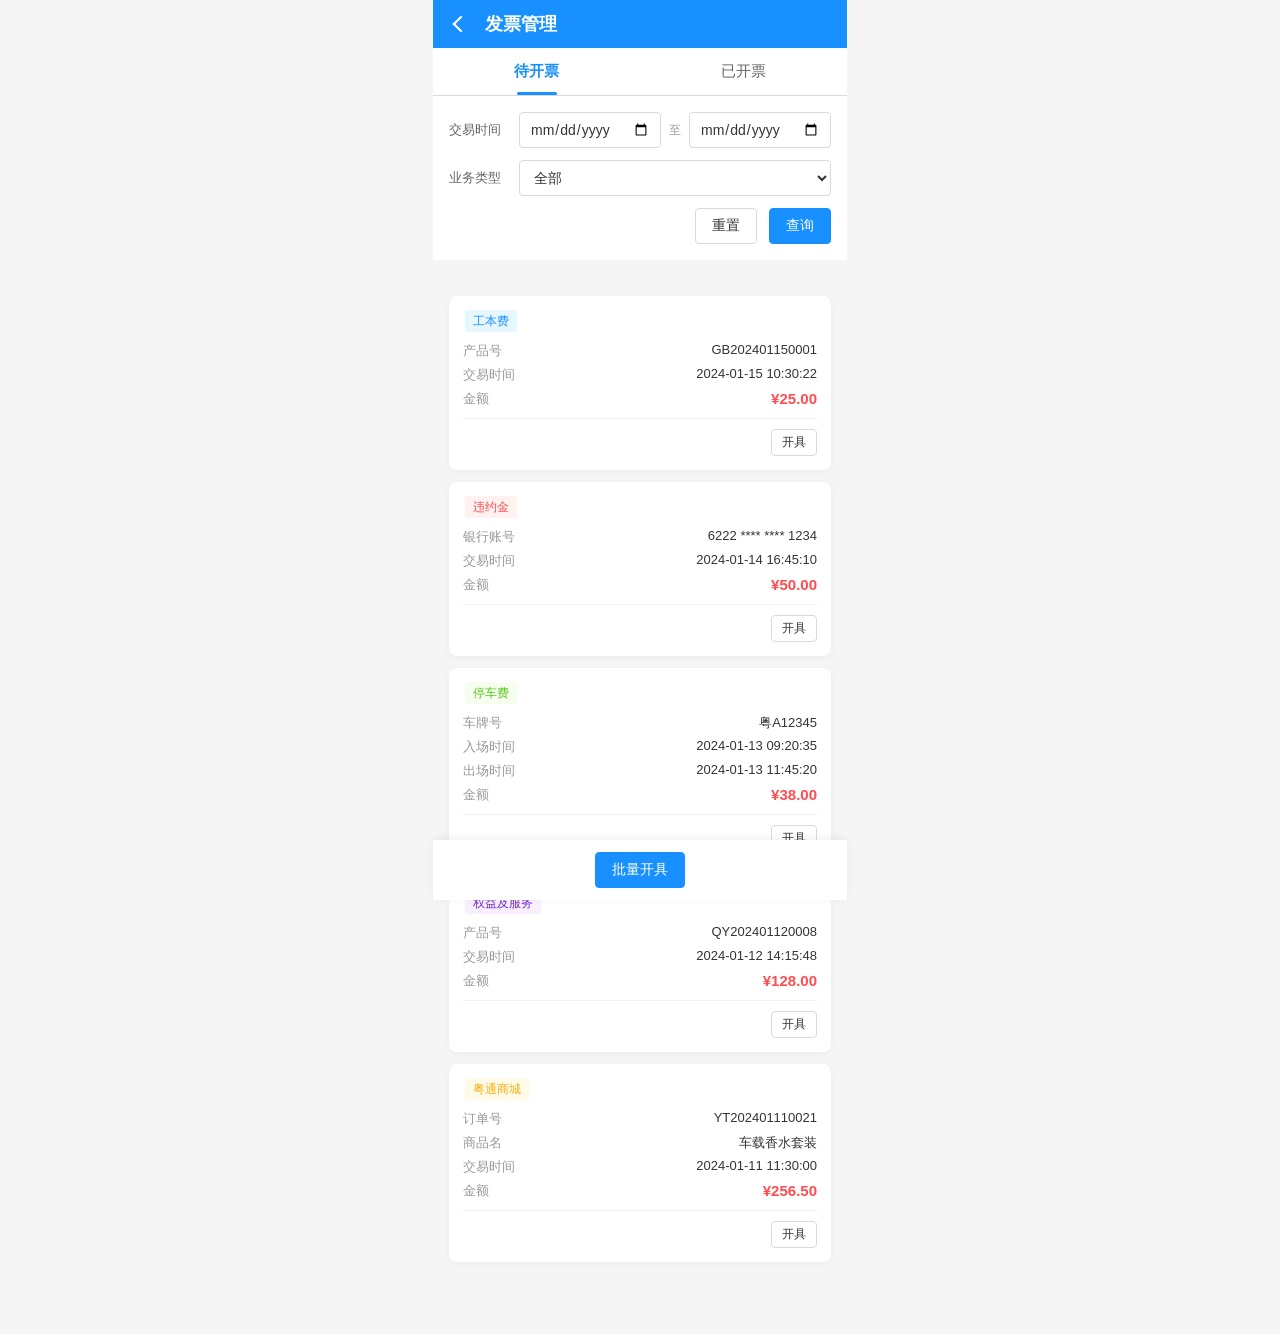
==== invoice.html @ 73f47a1a "Initial commit: 发票开具APP演示原型" ====
<!DOCTYPE html>
<html lang="zh-CN">
<head>
  <meta charset="UTF-8">
  <meta name="viewport" content="width=device-width, initial-scale=1.0, maximum-scale=1.0, user-scalable=no">
  <title>发票开具 - 发票管理</title>
  <link rel="stylesheet" href="css/style.css">
</head>
<body>
  <div class="page-container">
    <!-- 顶部导航 -->
    <header class="header">
      <a href="index.html" class="back-btn"></a>
      <h1 class="title">发票管理</h1>
    </header>

    <!-- 标签切换 -->
    <div class="tab-header">
      <div class="tab-item active" data-tab="pending-tab">待开票</div>
      <div class="tab-item" data-tab="completed-tab">已开票</div>
    </div>

    <!-- 待开票标签页 -->
    <div id="pending-tab" class="tab-pane active">
      <!-- 筛选区域 -->
      <div class="filter-section">
        <div class="filter-row">
          <label class="filter-label">交易时间</label>
          <div class="filter-inputs">
            <input type="date" placeholder="开始日期">
            <span class="date-separator">至</span>
            <input type="date" placeholder="结束日期">
          </div>
        </div>
        <div class="filter-row">
          <label class="filter-label">业务类型</label>
          <div class="filter-inputs">
            <select>
              <option value="">全部</option>
              <option value="gongben">工本费</option>
              <option value="weiyue">违约金</option>
              <option value="tingche">停车费</option>
              <option value="quanyi">权益及服务</option>
              <option value="yuetong">粤通商城</option>
            </select>
          </div>
        </div>
        <div class="filter-actions">
          <button class="btn" onclick="resetFilter()">重置</button>
          <button class="btn btn-primary" onclick="handleSearch()">查询</button>
        </div>
      </div>

      <!-- 列表区域 -->
      <div class="list-section">
        <div class="list-header" id="list-header">
          <div class="select-all">
            <div id="select-all" class="checkbox"></div>
            <span>全选</span>
          </div>
        </div>

        <!-- 发票列表项 - 工本费 -->
        <div class="invoice-item" data-id="1" data-amount="25.00">
          <div class="invoice-item-header">
            <div class="checkbox hidden"></div>
            <span class="tag tag-gongben">工本费</span>
          </div>
          <div class="invoice-item-body">
            <div class="invoice-row">
              <span class="label">产品号</span>
              <span class="value">GB202401150001</span>
            </div>
            <div class="invoice-row">
              <span class="label">交易时间</span>
              <span class="value">2024-01-15 10:30:22</span>
            </div>
            <div class="invoice-row">
              <span class="label">金额</span>
              <span class="amount">¥25.00</span>
            </div>
          </div>
          <div class="invoice-item-footer">
            <button class="btn btn-sm btn-invoice">开具</button>
          </div>
        </div>

        <!-- 发票列表项 - 违约金 -->
        <div class="invoice-item" data-id="2" data-amount="50.00">
          <div class="invoice-item-header">
            <div class="checkbox hidden"></div>
            <span class="tag tag-weiyue">违约金</span>
          </div>
          <div class="invoice-item-body">
            <div class="invoice-row">
              <span class="label">银行账号</span>
              <span class="value">6222 **** **** 1234</span>
            </div>
            <div class="invoice-row">
              <span class="label">交易时间</span>
              <span class="value">2024-01-14 16:45:10</span>
            </div>
            <div class="invoice-row">
              <span class="label">金额</span>
              <span class="amount">¥50.00</span>
            </div>
          </div>
          <div class="invoice-item-footer">
            <button class="btn btn-sm btn-invoice">开具</button>
          </div>
        </div>

        <!-- 发票列表项 - 停车费 -->
        <div class="invoice-item" data-id="3" data-amount="38.00">
          <div class="invoice-item-header">
            <div class="checkbox hidden"></div>
            <span class="tag tag-tingche">停车费</span>
          </div>
          <div class="invoice-item-body">
            <div class="invoice-row">
              <span class="label">车牌号</span>
              <span class="value">粤A12345</span>
            </div>
            <div class="invoice-row">
              <span class="label">入场时间</span>
              <span class="value">2024-01-13 09:20:35</span>
            </div>
            <div class="invoice-row">
              <span class="label">出场时间</span>
              <span class="value">2024-01-13 11:45:20</span>
            </div>
            <div class="invoice-row">
              <span class="label">金额</span>
              <span class="amount">¥38.00</span>
            </div>
          </div>
          <div class="invoice-item-footer">
            <button class="btn btn-sm btn-invoice">开具</button>
          </div>
        </div>

        <!-- 发票列表项 - 权益及服务 -->
        <div class="invoice-item" data-id="4" data-amount="128.00">
          <div class="invoice-item-header">
            <div class="checkbox hidden"></div>
            <span class="tag tag-quanyi">权益及服务</span>
          </div>
          <div class="invoice-item-body">
            <div class="invoice-row">
              <span class="label">产品号</span>
              <span class="value">QY202401120008</span>
            </div>
            <div class="invoice-row">
              <span class="label">交易时间</span>
              <span class="value">2024-01-12 14:15:48</span>
            </div>
            <div class="invoice-row">
              <span class="label">金额</span>
              <span class="amount">¥128.00</span>
            </div>
          </div>
          <div class="invoice-item-footer">
            <button class="btn btn-sm btn-invoice">开具</button>
          </div>
        </div>

        <!-- 发票列表项 - 粤通商城 -->
        <div class="invoice-item" data-id="5" data-amount="256.50">
          <div class="invoice-item-header">
            <div class="checkbox hidden"></div>
            <span class="tag tag-yuetong">粤通商城</span>
          </div>
          <div class="invoice-item-body">
            <div class="invoice-row">
              <span class="label">订单号</span>
              <span class="value">YT202401110021</span>
            </div>
            <div class="invoice-row">
              <span class="label">商品名</span>
              <span class="value">车载香水套装</span>
            </div>
            <div class="invoice-row">
              <span class="label">交易时间</span>
              <span class="value">2024-01-11 11:30:00</span>
            </div>
            <div class="invoice-row">
              <span class="label">金额</span>
              <span class="amount">¥256.50</span>
            </div>
          </div>
          <div class="invoice-item-footer">
            <button class="btn btn-sm btn-invoice">开具</button>
          </div>
        </div>
      </div>

      <!-- 底部操作栏 -->
      <div class="bottom-bar" id="bottom-bar">
        <div class="selected-info">
          已选中 <span class="count">0</span> 条，合计金额 <span class="total">¥0.00</span>
        </div>
        <button class="btn btn-cancel" onclick="cancelSelectMode()">取消</button>
        <button class="btn btn-primary" id="confirm-btn" onclick="confirmBatchInvoice()">批量开具</button>
      </div>
    </div>

    <!-- 已开票标签页 -->
    <div id="completed-tab" class="tab-pane">
      <!-- 筛选区域 -->
      <div class="filter-section">
        <div class="filter-row">
          <label class="filter-label">开票日期</label>
          <div class="filter-inputs">
            <input type="date" placeholder="开始日期">
            <span class="date-separator">至</span>
            <input type="date" placeholder="结束日期">
          </div>
        </div>
        <div class="filter-row">
          <label class="filter-label">业务类型</label>
          <div class="filter-inputs">
            <select>
              <option value="">全部</option>
              <option value="gongben">工本费</option>
              <option value="weiyue">违约金</option>
              <option value="tingche">停车费</option>
              <option value="quanyi">权益及服务</option>
              <option value="yuetong">粤通商城</option>
            </select>
          </div>
        </div>
        <div class="filter-actions">
          <button class="btn" onclick="resetFilter()">重置</button>
          <button class="btn btn-primary" onclick="handleSearch()">查询</button>
        </div>
      </div>

      <!-- 列表区域 -->
      <div class="list-section">
        <div class="list-header" id="completed-list-header">
          <div class="select-all">
            <div id="completed-select-all" class="checkbox"></div>
            <span>全选</span>
          </div>
        </div>

        <!-- 发票列表项 - 工本费 普票 -->
        <div class="invoice-item completed-item" data-id="1" data-invoice-no="24400190011112345678">
          <div class="invoice-item-header">
            <div class="checkbox hidden"></div>
            <span class="tag tag-pupiao">普票</span>
            <span class="tag tag-gongben">工本费</span>
          </div>
          <div class="invoice-item-body">
            <div class="invoice-row">
              <span class="label">发票号码</span>
              <span class="value">24400190011112345678</span>
            </div>
            <div class="invoice-row">
              <span class="label">开票日期</span>
              <span class="value">2024-01-10</span>
            </div>
            <div class="invoice-row">
              <span class="label">金额</span>
              <span class="amount">¥25.00</span>
            </div>
          </div>
          <div class="invoice-item-footer">
            <button class="btn btn-sm btn-view" onclick="viewCompletedDetail(1)">查看</button>
            <button class="btn btn-sm btn-email" onclick="sendEmail(1)">发送邮箱</button>
          </div>
        </div>

        <!-- 发票列表项 - 违约金 专票 -->
        <div class="invoice-item completed-item" data-id="2" data-invoice-no="24400190011112345679">
          <div class="invoice-item-header">
            <div class="checkbox hidden"></div>
            <span class="tag tag-zhuanpiao">专票</span>
            <span class="tag tag-weiyue">违约金</span>
          </div>
          <div class="invoice-item-body">
            <div class="invoice-row">
              <span class="label">发票号码</span>
              <span class="value">24400190011112345679</span>
            </div>
            <div class="invoice-row">
              <span class="label">开票日期</span>
              <span class="value">2024-01-09</span>
            </div>
            <div class="invoice-row">
              <span class="label">金额</span>
              <span class="amount">¥500.00</span>
            </div>
          </div>
          <div class="invoice-item-footer">
            <button class="btn btn-sm btn-view" onclick="viewCompletedDetail(2)">查看</button>
            <button class="btn btn-sm btn-email" onclick="sendEmail(2)">发送邮箱</button>
          </div>
        </div>

        <!-- 发票列表项 - 停车费 普票 -->
        <div class="invoice-item completed-item" data-id="3" data-invoice-no="24400190011112345680">
          <div class="invoice-item-header">
            <div class="checkbox hidden"></div>
            <span class="tag tag-pupiao">普票</span>
            <span class="tag tag-tingche">停车费</span>
          </div>
          <div class="invoice-item-body">
            <div class="invoice-row">
              <span class="label">发票号码</span>
              <span class="value">24400190011112345680</span>
            </div>
            <div class="invoice-row">
              <span class="label">开票日期</span>
              <span class="value">2024-01-08</span>
            </div>
            <div class="invoice-row">
              <span class="label">金额</span>
              <span class="amount">¥38.00</span>
            </div>
          </div>
          <div class="invoice-item-footer">
            <button class="btn btn-sm btn-view" onclick="viewCompletedDetail(3)">查看</button>
            <button class="btn btn-sm btn-email" onclick="sendEmail(3)">发送邮箱</button>
          </div>
        </div>

        <!-- 发票列表项 - 权益及服务 专票 -->
        <div class="invoice-item completed-item" data-id="4" data-invoice-no="24400190011112345681">
          <div class="invoice-item-header">
            <div class="checkbox hidden"></div>
            <span class="tag tag-zhuanpiao">专票</span>
            <span class="tag tag-quanyi">权益及服务</span>
          </div>
          <div class="invoice-item-body">
            <div class="invoice-row">
              <span class="label">发票号码</span>
              <span class="value">24400190011112345681</span>
            </div>
            <div class="invoice-row">
              <span class="label">开票日期</span>
              <span class="value">2024-01-07</span>
            </div>
            <div class="invoice-row">
              <span class="label">金额</span>
              <span class="amount">¥128.00</span>
            </div>
          </div>
          <div class="invoice-item-footer">
            <button class="btn btn-sm btn-view" onclick="viewCompletedDetail(4)">查看</button>
            <button class="btn btn-sm btn-email" onclick="sendEmail(4)">发送邮箱</button>
          </div>
        </div>

        <!-- 发票列表项 - 粤通商城 普票 -->
        <div class="invoice-item completed-item" data-id="5" data-invoice-no="24400190011112345682">
          <div class="invoice-item-header">
            <div class="checkbox hidden"></div>
            <span class="tag tag-pupiao">普票</span>
            <span class="tag tag-yuetong">粤通商城</span>
          </div>
          <div class="invoice-item-body">
            <div class="invoice-row">
              <span class="label">发票号码</span>
              <span class="value">24400190011112345682</span>
            </div>
            <div class="invoice-row">
              <span class="label">开票日期</span>
              <span class="value">2024-01-06</span>
            </div>
            <div class="invoice-row">
              <span class="label">金额</span>
              <span class="amount">¥256.50</span>
            </div>
          </div>
          <div class="invoice-item-footer">
            <button class="btn btn-sm btn-view" onclick="viewCompletedDetail(5)">查看</button>
            <button class="btn btn-sm btn-email" onclick="sendEmail(5)">发送邮箱</button>
          </div>
        </div>

        <!-- 分页 -->
        <div class="pagination">
          <button class="page-btn" disabled>上一页</button>
          <button class="page-btn active">1</button>
          <button class="page-btn">2</button>
          <button class="page-btn">3</button>
          <button class="page-btn">下一页</button>
        </div>
      </div>

      <!-- 底部操作栏 -->
      <div class="bottom-bar" id="completed-bottom-bar">
        <div class="selected-info">
          已选中 <span class="count">0</span> 条
        </div>
        <button class="btn btn-cancel" onclick="cancelCompletedSelectMode()">取消</button>
        <button class="btn btn-primary" id="completed-confirm-btn" onclick="toggleCompletedSelectMode()">批量发送</button>
      </div>
    </div>

    <!-- 开具确认弹窗 -->
    <div id="invoice-modal" class="modal-overlay">
      <div class="modal-content">
        <div class="modal-header">
          <span class="modal-title">开具发票</span>
          <span class="modal-close">×</span>
        </div>
        <div class="modal-body">
          <!-- 发票类型选择 -->
          <div class="invoice-type-selector">
            <div class="type-option active" data-type="pupiao">
              <div class="type-name">增值税普通发票</div>
              <div class="type-desc">适用于个人或小规模纳税人</div>
            </div>
            <div class="type-option" data-type="zhuanpiao">
              <div class="type-name">增值税专用发票</div>
              <div class="type-desc">适用于一般纳税人</div>
            </div>
          </div>

          <!-- 购买方信息表单 -->
          <div class="form-group">
            <label class="form-label">购买方名称 <span class="required">*</span></label>
            <input type="text" placeholder="请输入购买方名称">
          </div>

          <div class="form-group">
            <label class="form-label">纳税人识别号 <span class="required">*</span></label>
            <input type="text" placeholder="请输入纳税人识别号">
          </div>

          <div class="form-group zhuanpiao-field" style="display: none;">
            <label class="form-label">地址、电话 <span class="required">*</span></label>
            <textarea placeholder="请输入地址和电话"></textarea>
          </div>

          <div class="form-group zhuanpiao-field" style="display: none;">
            <label class="form-label">开户行及账号 <span class="required">*</span></label>
            <textarea placeholder="请输入开户行和账号"></textarea>
          </div>

          <div class="form-group">
            <label class="form-label">备注</label>
            <textarea placeholder="请输入备注信息（选填）"></textarea>
          </div>
        </div>
        <div class="modal-footer">
          <button class="btn" onclick="document.getElementById('invoice-modal').classList.remove('show')">取消</button>
          <button class="btn btn-primary" onclick="confirmInvoice()">确认开具</button>
        </div>
      </div>
    </div>

    <!-- 发送邮箱弹窗 -->
    <div id="email-modal" class="modal-overlay">
      <div class="modal-content">
        <div class="modal-header">
          <span class="modal-title">发送至邮箱</span>
          <span class="modal-close" onclick="closeEmailModal()">×</span>
        </div>
        <div class="modal-body">
          <div class="email-info" id="email-invoice-info">
            <!-- 发票信息将动态填充 -->
          </div>
          <div class="form-group">
            <label class="form-label">接收邮箱 <span class="required">*</span></label>
            <input type="email" id="email-input" placeholder="请输入接收邮箱地址">
          </div>
          <div class="form-group">
            <label class="form-label">备注（选填）</label>
            <textarea id="email-remark" placeholder="请输入备注信息"></textarea>
          </div>
        </div>
        <div class="modal-footer">
          <button class="btn" onclick="closeEmailModal()">取消</button>
          <button class="btn btn-primary" onclick="confirmSendEmail()">确认发送</button>
        </div>
      </div>
    </div>
  </div>

  <script src="js/main.js"></script>
</body>
</html>
---- css/style.css ----
/* CSS变量定义 */
:root {
  --primary-color: #1890ff;
  --success-color: #52c41a;
  --warning-color: #faad14;
  --danger-color: #ff4d4f;
  --purple-color: #722ed1;
  --bg-color: #f5f5f5;
  --card-bg: #ffffff;
  --text-primary: #333333;
  --text-secondary: #666666;
  --text-muted: #999999;
  --border-color: #d9d9d9;
  --page-padding: 16px;
  --card-radius: 8px;
  --btn-radius: 4px;
}

/* 通用样式重置 */
* {
  margin: 0;
  padding: 0;
  box-sizing: border-box;
}

html, body {
  font-family: 'Microsoft YaHei', 'PingFang SC', sans-serif;
  font-size: 14px;
  color: var(--text-primary);
  background-color: var(--bg-color);
  min-height: 100vh;
}

a {
  text-decoration: none;
  color: inherit;
}

ul, li {
  list-style: none;
}

input, select, button {
  font-family: inherit;
  font-size: inherit;
  outline: none;
}

/* 页面布局 */
.page-container {
  max-width: 414px;
  min-width: 320px;
  margin: 0 auto;
  min-height: 100vh;
  background-color: var(--bg-color);
  display: flex;
  flex-direction: column;
}

/* 顶部导航 */
.header {
  background-color: var(--primary-color);
  color: #fff;
  padding: 12px var(--page-padding);
  display: flex;
  align-items: center;
  position: sticky;
  top: 0;
  z-index: 100;
}

.header .back-btn {
  width: 24px;
  height: 24px;
  display: flex;
  align-items: center;
  justify-content: center;
  cursor: pointer;
  margin-right: 12px;
}

.header .back-btn::before {
  content: '';
  display: block;
  width: 10px;
  height: 10px;
  border-left: 2px solid #fff;
  border-bottom: 2px solid #fff;
  transform: rotate(45deg);
}

.header .title {
  font-size: 18px;
  font-weight: bold;
  flex: 1;
}

/* 首页样式 */
.home-header {
  background: linear-gradient(135deg, var(--primary-color), #40a9ff);
  color: #fff;
  padding: 24px var(--page-padding);
  text-align: center;
}

.home-header .app-title {
  font-size: 24px;
  font-weight: bold;
  margin-bottom: 8px;
}

.home-header .app-subtitle {
  font-size: 14px;
  opacity: 0.9;
}

.user-info {
  background-color: var(--card-bg);
  margin: var(--page-padding);
  margin-top: -20px;
  border-radius: var(--card-radius);
  padding: 16px;
  box-shadow: 0 2px 8px rgba(0, 0, 0, 0.08);
  display: flex;
  align-items: center;
}

.user-info .avatar {
  width: 48px;
  height: 48px;
  border-radius: 50%;
  background-color: var(--primary-color);
  display: flex;
  align-items: center;
  justify-content: center;
  color: #fff;
  font-size: 18px;
  font-weight: bold;
  margin-right: 12px;
}

.user-info .user-detail {
  flex: 1;
}

.user-info .user-name {
  font-size: 16px;
  font-weight: bold;
  margin-bottom: 4px;
}

.user-info .user-company {
  font-size: 12px;
  color: var(--text-muted);
}

/* 功能入口 */
.menu-section {
  padding: 0 var(--page-padding);
}

.menu-section .section-title {
  font-size: 16px;
  font-weight: bold;
  margin-bottom: 12px;
  color: var(--text-secondary);
}

.menu-card {
  background-color: var(--card-bg);
  border-radius: var(--card-radius);
  padding: 16px;
  margin-bottom: 12px;
  box-shadow: 0 2px 8px rgba(0, 0, 0, 0.06);
  display: flex;
  align-items: center;
  cursor: pointer;
  transition: box-shadow 0.3s;
}

.menu-card:hover {
  box-shadow: 0 4px 12px rgba(0, 0, 0, 0.12);
}

.menu-card .menu-icon {
  width: 48px;
  height: 48px;
  border-radius: 8px;
  background: linear-gradient(135deg, var(--primary-color), #69c0ff);
  display: flex;
  align-items: center;
  justify-content: center;
  margin-right: 16px;
}

.menu-card .menu-icon svg {
  width: 24px;
  height: 24px;
  fill: #fff;
}

.menu-card .menu-content {
  flex: 1;
}

.menu-card .menu-title {
  font-size: 16px;
  font-weight: bold;
  margin-bottom: 4px;
}

.menu-card .menu-desc {
  font-size: 12px;
  color: var(--text-muted);
}

.menu-card .menu-arrow {
  color: var(--text-muted);
  font-size: 18px;
}

/* 底部版权 */
.footer {
  text-align: center;
  padding: 24px var(--page-padding);
  color: var(--text-muted);
  font-size: 12px;
  margin-top: auto;
}

/* 标签切换 */
.tab-header {
  display: flex;
  background-color: var(--card-bg);
  border-bottom: 1px solid var(--border-color);
}

.tab-header .tab-item {
  flex: 1;
  padding: 14px;
  text-align: center;
  font-size: 15px;
  color: var(--text-secondary);
  cursor: pointer;
  position: relative;
  transition: color 0.3s;
}

.tab-header .tab-item.active {
  color: var(--primary-color);
  font-weight: bold;
}

.tab-header .tab-item.active::after {
  content: '';
  position: absolute;
  bottom: 0;
  left: 50%;
  transform: translateX(-50%);
  width: 40px;
  height: 3px;
  background-color: var(--primary-color);
  border-radius: 2px;
}

/* 筛选区域 */
.filter-section {
  background-color: var(--card-bg);
  padding: var(--page-padding);
  margin-bottom: 12px;
}

.filter-row {
  display: flex;
  align-items: center;
  margin-bottom: 12px;
}

.filter-row:last-child {
  margin-bottom: 0;
}

.filter-label {
  font-size: 13px;
  color: var(--text-secondary);
  width: 70px;
  flex-shrink: 0;
}

.filter-inputs {
  flex: 1;
  display: flex;
  align-items: center;
  gap: 8px;
}

.filter-inputs input,
.filter-inputs select {
  flex: 1;
  padding: 8px 10px;
  border: 1px solid var(--border-color);
  border-radius: var(--btn-radius);
  background-color: #fff;
  color: var(--text-primary);
}

.filter-inputs input:focus,
.filter-inputs select:focus {
  border-color: var(--primary-color);
}

.date-separator {
  color: var(--text-muted);
  font-size: 12px;
}

.filter-actions {
  display: flex;
  justify-content: flex-end;
  gap: 12px;
  margin-top: 12px;
}

/* 按钮样式 */
.btn {
  padding: 8px 16px;
  border-radius: var(--btn-radius);
  border: 1px solid var(--border-color);
  background-color: #fff;
  color: var(--text-primary);
  cursor: pointer;
  transition: all 0.3s;
  display: inline-flex;
  align-items: center;
  justify-content: center;
  gap: 4px;
}

.btn-primary {
  background-color: var(--primary-color);
  border-color: var(--primary-color);
  color: #fff;
}

.btn-primary:hover {
  background-color: #40a9ff;
  border-color: #40a9ff;
}

.btn-sm {
  padding: 4px 10px;
  font-size: 12px;
}

.btn-view {
  background-color: #fff;
  border-color: var(--primary-color);
  color: var(--primary-color);
}

.btn-view:hover {
  background-color: #e6f7ff;
}

.btn-email {
  background-color: #fff;
  border-color: var(--success-color);
  color: var(--success-color);
  margin-left: 8px;
}

.btn-email:hover {
  background-color: #f6ffed;
}

.btn-block {
  width: 100%;
}

/* 列表区域 */
.list-section {
  flex: 1;
  padding: 0 var(--page-padding);
}

.list-header {
  display: flex;
  align-items: center;
  justify-content: flex-end;
  padding: 12px 0;
}

.list-header .select-all {
  display: none;
  align-items: center;
  gap: 8px;
}

.list-header.select-mode {
  justify-content: space-between;
}

.list-header.select-mode .select-all {
  display: flex;
}

/* 复选框 */
.checkbox {
  width: 18px;
  height: 18px;
  border: 1px solid var(--border-color);
  border-radius: 2px;
  cursor: pointer;
  display: flex;
  align-items: center;
  justify-content: center;
  transition: all 0.2s;
}

.checkbox.hidden {
  visibility: hidden;
  width: 0;
  margin-right: 0;
}

.checkbox.checked {
  background-color: var(--primary-color);
  border-color: var(--primary-color);
}

.checkbox.checked::after {
  content: '';
  width: 10px;
  height: 6px;
  border-left: 2px solid #fff;
  border-bottom: 2px solid #fff;
  transform: rotate(-45deg) translateY(-1px);
}

/* 发票列表项 */
.invoice-item {
  background-color: var(--card-bg);
  border-radius: var(--card-radius);
  padding: 14px;
  margin-bottom: 12px;
  box-shadow: 0 2px 6px rgba(0, 0, 0, 0.04);
}

.invoice-item-header {
  display: flex;
  align-items: center;
  margin-bottom: 10px;
}

.invoice-item-header .checkbox {
  margin-right: 10px;
}

.invoice-item-header .checkbox.hidden {
  margin-right: 0;
}

.invoice-item-header .invoice-no {
  font-size: 13px;
  color: var(--text-secondary);
  flex: 1;
}

/* 业务类型标签 */
.tag {
  display: inline-block;
  padding: 2px 8px;
  border-radius: 2px;
  font-size: 12px;
  line-height: 1.5;
}

.tag + .tag {
  margin-left: 8px;
}

.tag-gongben {
  background-color: #e6f7ff;
  color: var(--primary-color);
}

.tag-weiyue {
  background-color: #fff2f0;
  color: var(--danger-color);
}

.tag-tingche {
  background-color: #f6ffed;
  color: var(--success-color);
}

.tag-quanyi {
  background-color: #f9f0ff;
  color: var(--purple-color);
}

.tag-yuetong {
  background-color: #fffbe6;
  color: var(--warning-color);
}

.tag-pupiao {
  background-color: #e6f7ff;
  color: var(--primary-color);
}

.tag-zhuanpiao {
  background-color: #fff2e8;
  color: #fa8c16;
}

.invoice-item-body {
  padding-left: 0;
}

.invoice-item.select-mode .invoice-item-body {
  padding-left: 28px;
}

.invoice-row {
  display: flex;
  justify-content: space-between;
  margin-bottom: 6px;
}

.invoice-row:last-child {
  margin-bottom: 0;
}

.invoice-row .label {
  color: var(--text-muted);
  font-size: 13px;
}

.invoice-row .value {
  color: var(--text-primary);
  font-size: 13px;
}

.invoice-row .amount {
  color: var(--danger-color);
  font-weight: bold;
  font-size: 15px;
}

.invoice-item-footer {
  display: flex;
  justify-content: flex-end;
  padding-left: 0;
  margin-top: 10px;
  padding-top: 10px;
  border-top: 1px solid #f0f0f0;
}

.invoice-item.select-mode .invoice-item-footer {
  padding-left: 28px;
}

/* 底部操作栏 */
.bottom-bar {
  background-color: var(--card-bg);
  padding: 12px var(--page-padding);
  box-shadow: 0 -2px 8px rgba(0, 0, 0, 0.06);
  display: flex;
  align-items: center;
  justify-content: center;
  position: sticky;
  bottom: 0;
}

.bottom-bar.select-mode {
  justify-content: space-between;
}

.bottom-bar .selected-info {
  font-size: 14px;
  color: var(--text-secondary);
  display: none;
}

.bottom-bar.select-mode .selected-info {
  display: block;
}

.bottom-bar .selected-info .count {
  color: var(--primary-color);
  font-weight: bold;
}

.bottom-bar .selected-info .total {
  color: var(--danger-color);
  font-weight: bold;
}

.bottom-bar .btn-cancel {
  display: none;
  margin-right: 12px;
}

.bottom-bar.select-mode .btn-cancel {
  display: inline-flex;
}

/* 分页 */
.pagination {
  display: flex;
  justify-content: center;
  align-items: center;
  gap: 8px;
  padding: 16px 0;
}

.pagination .page-btn {
  min-width: 32px;
  height: 32px;
  padding: 0 10px;
  border: 1px solid var(--border-color);
  border-radius: var(--btn-radius);
  background-color: #fff;
  cursor: pointer;
  display: flex;
  align-items: center;
  justify-content: center;
  font-size: 13px;
}

.pagination .page-btn.active {
  background-color: var(--primary-color);
  border-color: var(--primary-color);
  color: #fff;
}

.pagination .page-btn:disabled {
  color: var(--text-muted);
  cursor: not-allowed;
}

/* 弹窗 */
.modal-overlay {
  position: fixed;
  top: 0;
  left: 0;
  right: 0;
  bottom: 0;
  background-color: rgba(0, 0, 0, 0.5);
  display: none;
  align-items: flex-end;
  justify-content: center;
  z-index: 1000;
}

.modal-overlay.show {
  display: flex;
}

.modal-content {
  background-color: var(--card-bg);
  border-radius: var(--card-radius) var(--card-radius) 0 0;
  width: 100%;
  max-width: 414px;
  max-height: 90vh;
  overflow-y: auto;
  animation: slideUp 0.3s ease;
}

@keyframes slideUp {
  from {
    transform: translateY(100%);
  }
  to {
    transform: translateY(0);
  }
}

.modal-header {
  display: flex;
  align-items: center;
  justify-content: space-between;
  padding: 16px;
  border-bottom: 1px solid #f0f0f0;
}

.modal-header .modal-title {
  font-size: 16px;
  font-weight: bold;
}

.modal-header .modal-close {
  width: 24px;
  height: 24px;
  display: flex;
  align-items: center;
  justify-content: center;
  cursor: pointer;
  color: var(--text-muted);
  font-size: 20px;
}

.modal-body {
  padding: 16px;
}

/* 表单样式 */
.form-group {
  margin-bottom: 16px;
}

.form-group:last-child {
  margin-bottom: 0;
}

.form-group .form-label {
  display: block;
  font-size: 13px;
  color: var(--text-secondary);
  margin-bottom: 6px;
}

.form-group .form-label .required {
  color: var(--danger-color);
  margin-left: 2px;
}

.form-group input,
.form-group select,
.form-group textarea {
  width: 100%;
  padding: 10px 12px;
  border: 1px solid var(--border-color);
  border-radius: var(--btn-radius);
  background-color: #fff;
}

.form-group input:focus,
.form-group select:focus,
.form-group textarea:focus {
  border-color: var(--primary-color);
}

.form-group textarea {
  resize: vertical;
  min-height: 60px;
}

.form-group .form-tip {
  font-size: 12px;
  color: var(--text-muted);
  margin-top: 4px;
}

/* 发票类型选择 */
.invoice-type-selector {
  display: flex;
  gap: 12px;
  margin-bottom: 16px;
}

.invoice-type-selector .type-option {
  flex: 1;
  padding: 12px;
  border: 1px solid var(--border-color);
  border-radius: var(--btn-radius);
  text-align: center;
  cursor: pointer;
  transition: all 0.3s;
}

.invoice-type-selector .type-option.active {
  border-color: var(--primary-color);
  background-color: #e6f7ff;
}

.invoice-type-selector .type-option .type-name {
  font-size: 14px;
  font-weight: bold;
  margin-bottom: 4px;
}

.invoice-type-selector .type-option .type-desc {
  font-size: 12px;
  color: var(--text-muted);
}

.modal-footer {
  padding: 16px;
  border-top: 1px solid #f0f0f0;
}

/* 发送邮箱弹窗 */
.email-info {
  background-color: #fafafa;
  border-radius: var(--btn-radius);
  padding: 12px;
  margin-bottom: 16px;
  font-size: 13px;
}

.email-info .info-row {
  display: flex;
  justify-content: space-between;
  margin-bottom: 6px;
}

.email-info .info-row:last-child {
  margin-bottom: 0;
}

.email-info .info-label {
  color: var(--text-muted);
}

.email-info .info-value {
  color: var(--text-primary);
}

/* 详情页 */
.detail-section {
  padding: var(--page-padding);
}

.detail-card {
  background-color: var(--card-bg);
  border-radius: var(--card-radius);
  padding: 16px;
  margin-bottom: 12px;
  box-shadow: 0 2px 6px rgba(0, 0, 0, 0.04);
}

.detail-card .card-title {
  font-size: 15px;
  font-weight: bold;
  margin-bottom: 12px;
  padding-bottom: 10px;
  border-bottom: 1px solid #f0f0f0;
}

.detail-card .card-title .tag {
  margin-left: 8px;
  vertical-align: middle;
}

.detail-row {
  display: flex;
  justify-content: space-between;
  padding: 8px 0;
}

.detail-row .label {
  color: var(--text-muted);
  font-size: 13px;
}

.detail-row .value {
  color: var(--text-primary);
  font-size: 13px;
  text-align: right;
  flex: 1;
  margin-left: 12px;
}

/* 表格样式 */
.detail-table {
  width: 100%;
  border-collapse: collapse;
  font-size: 12px;
}

.detail-table th,
.detail-table td {
  padding: 10px 8px;
  text-align: left;
  border-bottom: 1px solid #f0f0f0;
}

.detail-table th {
  background-color: #fafafa;
  color: var(--text-secondary);
  font-weight: normal;
}

.detail-table td {
  color: var(--text-primary);
}

.detail-table td.amount {
  text-align: right;
}

/* 合计金额 */
.total-section {
  background-color: var(--card-bg);
  border-radius: var(--card-radius);
  padding: 16px;
  margin-bottom: 12px;
  text-align: right;
}

.total-section .total-row {
  display: flex;
  justify-content: flex-end;
  align-items: center;
  gap: 12px;
}

.total-section .total-label {
  color: var(--text-secondary);
}

.total-section .total-amount {
  color: var(--danger-color);
  font-size: 20px;
  font-weight: bold;
}

/* 详情操作按钮 */
.detail-actions {
  display: flex;
  gap: 12px;
  padding: var(--page-padding);
  padding-bottom: 24px;
}

.detail-actions .btn {
  flex: 1;
}

/* Tab面板 */
.tab-pane {
  display: none;
  flex: 1;
  flex-direction: column;
}

.tab-pane.active {
  display: flex;
}

/* 空状态 */
.empty-state {
  text-align: center;
  padding: 48px 24px;
  color: var(--text-muted);
}

.empty-state .empty-icon {
  font-size: 48px;
  margin-bottom: 12px;
}

.empty-state .empty-text {
  font-size: 14px;
}

/* 发票票面预览 */
.invoice-preview {
  background-color: #fff;
  border: 2px solid #d9363e;
  border-radius: 4px;
  padding: 16px;
  margin-bottom: 16px;
  position: relative;
}

.invoice-preview-header {
  text-align: center;
  border-bottom: 2px solid #d9363e;
  padding-bottom: 12px;
  margin-bottom: 12px;
}

.invoice-title {
  font-size: 12px;
  color: #d9363e;
  margin-bottom: 4px;
}

.invoice-type {
  font-size: 20px;
  font-weight: bold;
  color: #d9363e;
  letter-spacing: 4px;
  margin-bottom: 8px;
}

.invoice-code {
  display: flex;
  justify-content: space-between;
  font-size: 12px;
  color: var(--text-secondary);
}

.invoice-party {
  border: 1px solid #e8e8e8;
  margin-bottom: 12px;
}

.party-title {
  background-color: #fafafa;
  padding: 6px 10px;
  font-size: 13px;
  font-weight: bold;
  color: var(--text-secondary);
  border-bottom: 1px solid #e8e8e8;
}

.party-info {
  padding: 8px 10px;
}

.party-row {
  display: flex;
  margin-bottom: 4px;
  font-size: 12px;
}

.party-row:last-child {
  margin-bottom: 0;
}

.party-label {
  color: var(--text-muted);
  flex-shrink: 0;
}

.party-value {
  color: var(--text-primary);
  word-break: break-all;
}

.invoice-items {
  margin-bottom: 12px;
  overflow-x: auto;
}

.invoice-table {
  width: 100%;
  border-collapse: collapse;
  font-size: 11px;
}

.invoice-table th,
.invoice-table td {
  border: 1px solid #e8e8e8;
  padding: 6px 4px;
  text-align: center;
}

.invoice-table th {
  background-color: #fafafa;
  font-weight: normal;
  color: var(--text-secondary);
}

.invoice-table td {
  color: var(--text-primary);
}

.invoice-total {
  border: 1px solid #e8e8e8;
  padding: 10px;
  margin-bottom: 12px;
  text-align: right;
}

.invoice-total .total-row {
  display: flex;
  justify-content: flex-end;
  margin-bottom: 4px;
}

.invoice-total .total-row:last-child {
  margin-bottom: 0;
}

.invoice-total .total-label {
  font-size: 12px;
  color: var(--text-muted);
  margin-right: 8px;
}

.invoice-total .total-value {
  font-size: 14px;
  font-weight: bold;
  color: #d9363e;
}

.invoice-remark {
  border: 1px solid #e8e8e8;
  padding: 8px 10px;
  font-size: 12px;
  margin-bottom: 12px;
}

.remark-label {
  color: var(--text-muted);
}

.remark-value {
  color: var(--text-primary);
}

.invoice-date {
  text-align: right;
  font-size: 12px;
  color: var(--text-secondary);
}

.invoice-stamp {
  position: absolute;
  right: 20px;
  top: 50%;
  transform: translateY(-50%);
  width: 80px;
  height: 80px;
  border: 3px solid #d9363e;
  border-radius: 50%;
  display: flex;
  align-items: center;
  justify-content: center;
  font-size: 12px;
  color: #d9363e;
  font-weight: bold;
  text-align: center;
  opacity: 0.7;
  transform: translateY(-50%) rotate(-15deg);
}

/* 下载选项样式 */
.download-options {
  display: flex;
  flex-direction: column;
  gap: 12px;
}

.download-option {
  display: flex;
  align-items: center;
  padding: 16px;
  border: 1px solid var(--border-color);
  border-radius: var(--btn-radius);
  cursor: pointer;
  transition: all 0.3s;
}

.download-option:hover {
  border-color: var(--primary-color);
  background-color: #e6f7ff;
}

.download-icon {
  margin-right: 16px;
}

.download-info {
  flex: 1;
}

.download-name {
  font-size: 15px;
  font-weight: bold;
  margin-bottom: 4px;
}

.download-desc {
  font-size: 12px;
  color: var(--text-muted);
}

/* 格式选项样式 */
.format-options {
  display: flex;
  gap: 16px;
}

.format-option {
  display: flex;
  align-items: center;
  cursor: pointer;
}

.format-option input {
  margin-right: 6px;
}

/* 详情页按钮样式 */
.btn-download {
  border-color: var(--danger-color);
  color: var(--danger-color);
}

.btn-download:hover {
  background-color: #fff1f0;
}

.btn-detail-email {
  border-color: var(--primary-color);
  color: var(--primary-color);
}

.btn-detail-email:hover {
  background-color: #e6f7ff;
}

/* 响应式 */
@media (max-width: 320px) {
  .filter-inputs {
    flex-direction: column;
  }

  .filter-inputs input,
  .filter-inputs select {
    width: 100%;
  }

  .date-separator {
    display: none;
  }
}
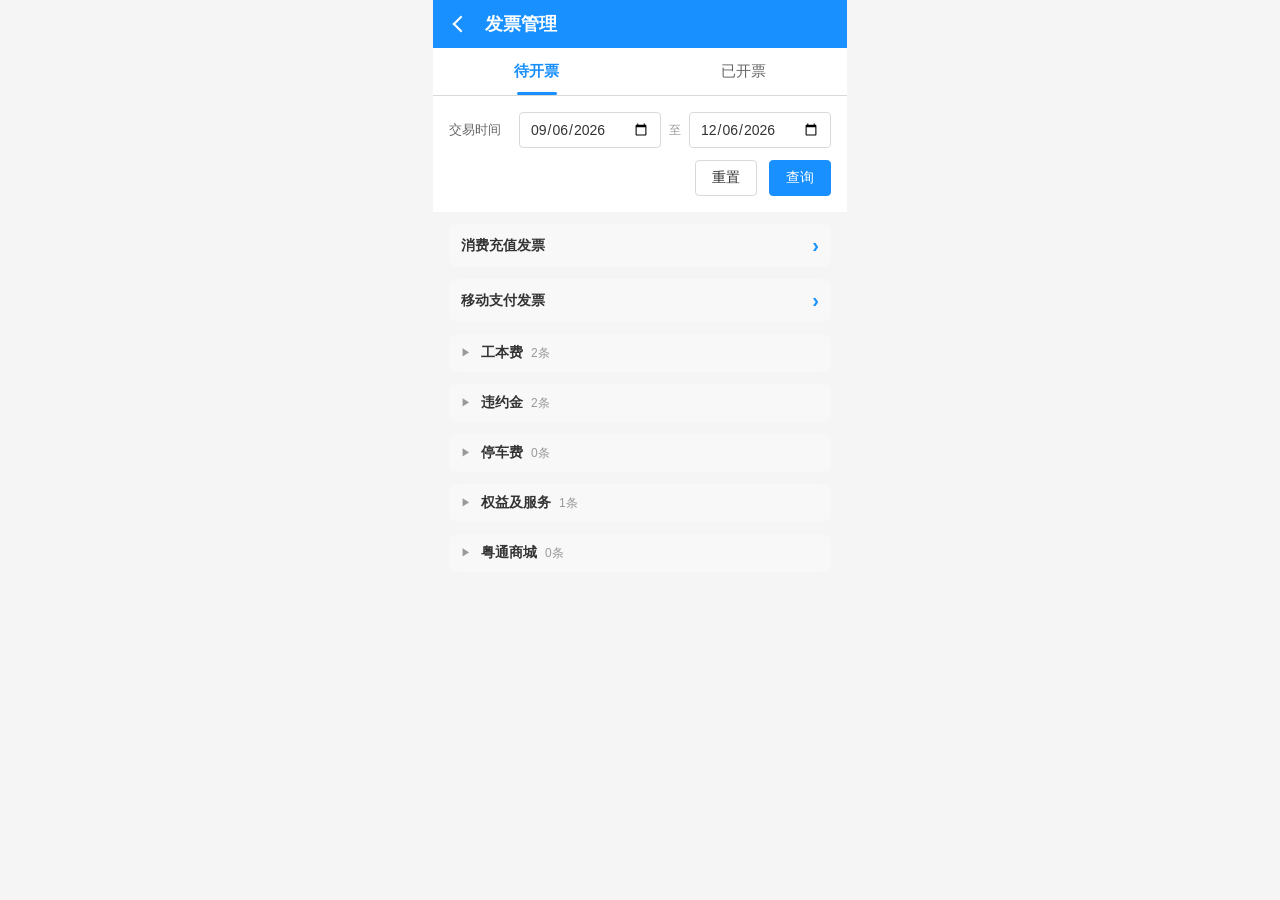
==== commit e088f257: "Initial commit" ====
--- a/invoice.html
+++ b/invoice.html
@@ -27,22 +27,9 @@
         <div class="filter-row">
           <label class="filter-label">交易时间</label>
           <div class="filter-inputs">
-            <input type="date" placeholder="开始日期">
+            <input type="date" id="date-start" placeholder="开始日期">
             <span class="date-separator">至</span>
-            <input type="date" placeholder="结束日期">
-          </div>
-        </div>
-        <div class="filter-row">
-          <label class="filter-label">业务类型</label>
-          <div class="filter-inputs">
-            <select>
-              <option value="">全部</option>
-              <option value="gongben">工本费</option>
-              <option value="weiyue">违约金</option>
-              <option value="tingche">停车费</option>
-              <option value="quanyi">权益及服务</option>
-              <option value="yuetong">粤通商城</option>
-            </select>
+            <input type="date" id="date-end" placeholder="结束日期">
           </div>
         </div>
         <div class="filter-actions">
@@ -53,154 +40,17 @@
 
       <!-- 列表区域 -->
       <div class="list-section">
-        <div class="list-header" id="list-header">
-          <div class="select-all">
-            <div id="select-all" class="checkbox"></div>
-            <span>全选</span>
-          </div>
-        </div>
-
-        <!-- 发票列表项 - 工本费 -->
-        <div class="invoice-item" data-id="1" data-amount="25.00">
-          <div class="invoice-item-header">
-            <div class="checkbox hidden"></div>
-            <span class="tag tag-gongben">工本费</span>
-          </div>
-          <div class="invoice-item-body">
-            <div class="invoice-row">
-              <span class="label">产品号</span>
-              <span class="value">GB202401150001</span>
-            </div>
-            <div class="invoice-row">
-              <span class="label">交易时间</span>
-              <span class="value">2024-01-15 10:30:22</span>
-            </div>
-            <div class="invoice-row">
-              <span class="label">金额</span>
-              <span class="amount">¥25.00</span>
-            </div>
-          </div>
-          <div class="invoice-item-footer">
-            <button class="btn btn-sm btn-invoice">开具</button>
-          </div>
-        </div>
-
-        <!-- 发票列表项 - 违约金 -->
-        <div class="invoice-item" data-id="2" data-amount="50.00">
-          <div class="invoice-item-header">
-            <div class="checkbox hidden"></div>
-            <span class="tag tag-weiyue">违约金</span>
-          </div>
-          <div class="invoice-item-body">
-            <div class="invoice-row">
-              <span class="label">银行账号</span>
-              <span class="value">6222 **** **** 1234</span>
-            </div>
-            <div class="invoice-row">
-              <span class="label">交易时间</span>
-              <span class="value">2024-01-14 16:45:10</span>
-            </div>
-            <div class="invoice-row">
-              <span class="label">金额</span>
-              <span class="amount">¥50.00</span>
-            </div>
-          </div>
-          <div class="invoice-item-footer">
-            <button class="btn btn-sm btn-invoice">开具</button>
-          </div>
-        </div>
-
-        <!-- 发票列表项 - 停车费 -->
-        <div class="invoice-item" data-id="3" data-amount="38.00">
-          <div class="invoice-item-header">
-            <div class="checkbox hidden"></div>
-            <span class="tag tag-tingche">停车费</span>
-          </div>
-          <div class="invoice-item-body">
-            <div class="invoice-row">
-              <span class="label">车牌号</span>
-              <span class="value">粤A12345</span>
-            </div>
-            <div class="invoice-row">
-              <span class="label">入场时间</span>
-              <span class="value">2024-01-13 09:20:35</span>
-            </div>
-            <div class="invoice-row">
-              <span class="label">出场时间</span>
-              <span class="value">2024-01-13 11:45:20</span>
-            </div>
-            <div class="invoice-row">
-              <span class="label">金额</span>
-              <span class="amount">¥38.00</span>
-            </div>
-          </div>
-          <div class="invoice-item-footer">
-            <button class="btn btn-sm btn-invoice">开具</button>
-          </div>
-        </div>
-
-        <!-- 发票列表项 - 权益及服务 -->
-        <div class="invoice-item" data-id="4" data-amount="128.00">
-          <div class="invoice-item-header">
-            <div class="checkbox hidden"></div>
-            <span class="tag tag-quanyi">权益及服务</span>
-          </div>
-          <div class="invoice-item-body">
-            <div class="invoice-row">
-              <span class="label">产品号</span>
-              <span class="value">QY202401120008</span>
-            </div>
-            <div class="invoice-row">
-              <span class="label">交易时间</span>
-              <span class="value">2024-01-12 14:15:48</span>
-            </div>
-            <div class="invoice-row">
-              <span class="label">金额</span>
-              <span class="amount">¥128.00</span>
-            </div>
-          </div>
-          <div class="invoice-item-footer">
-            <button class="btn btn-sm btn-invoice">开具</button>
-          </div>
-        </div>
-
-        <!-- 发票列表项 - 粤通商城 -->
-        <div class="invoice-item" data-id="5" data-amount="256.50">
-          <div class="invoice-item-header">
-            <div class="checkbox hidden"></div>
-            <span class="tag tag-yuetong">粤通商城</span>
-          </div>
-          <div class="invoice-item-body">
-            <div class="invoice-row">
-              <span class="label">订单号</span>
-              <span class="value">YT202401110021</span>
-            </div>
-            <div class="invoice-row">
-              <span class="label">商品名</span>
-              <span class="value">车载香水套装</span>
-            </div>
-            <div class="invoice-row">
-              <span class="label">交易时间</span>
-              <span class="value">2024-01-11 11:30:00</span>
-            </div>
-            <div class="invoice-row">
-              <span class="label">金额</span>
-              <span class="amount">¥256.50</span>
-            </div>
-          </div>
-          <div class="invoice-item-footer">
-            <button class="btn btn-sm btn-invoice">开具</button>
-          </div>
+        <div id="pending-invoice-list">
+          <!-- 发票列表项将由JS动态渲染 -->
         </div>
       </div>
 
       <!-- 底部操作栏 -->
-      <div class="bottom-bar" id="bottom-bar">
+      <div class="bottom-bar" id="bottom-bar" style="display: none;">
         <div class="selected-info">
           已选中 <span class="count">0</span> 条，合计金额 <span class="total">¥0.00</span>
         </div>
-        <button class="btn btn-cancel" onclick="cancelSelectMode()">取消</button>
-        <button class="btn btn-primary" id="confirm-btn" onclick="confirmBatchInvoice()">批量开具</button>
+        <button class="btn btn-primary" id="confirm-btn" onclick="confirmBatchInvoice()">开具</button>
       </div>
     </div>
 
@@ -211,22 +61,9 @@
         <div class="filter-row">
           <label class="filter-label">开票日期</label>
           <div class="filter-inputs">
-            <input type="date" placeholder="开始日期">
+            <input type="date" id="completed-date-start" placeholder="开始日期">
             <span class="date-separator">至</span>
-            <input type="date" placeholder="结束日期">
-          </div>
-        </div>
-        <div class="filter-row">
-          <label class="filter-label">业务类型</label>
-          <div class="filter-inputs">
-            <select>
-              <option value="">全部</option>
-              <option value="gongben">工本费</option>
-              <option value="weiyue">违约金</option>
-              <option value="tingche">停车费</option>
-              <option value="quanyi">权益及服务</option>
-              <option value="yuetong">粤通商城</option>
-            </select>
+            <input type="date" id="completed-date-end" placeholder="结束日期">
           </div>
         </div>
         <div class="filter-actions">
@@ -237,165 +74,18 @@
 
       <!-- 列表区域 -->
       <div class="list-section">
-        <div class="list-header" id="completed-list-header">
-          <div class="select-all">
-            <div id="completed-select-all" class="checkbox"></div>
-            <span>全选</span>
-          </div>
-        </div>
-
-        <!-- 发票列表项 - 工本费 普票 -->
-        <div class="invoice-item completed-item" data-id="1" data-invoice-no="24400190011112345678">
-          <div class="invoice-item-header">
-            <div class="checkbox hidden"></div>
-            <span class="tag tag-pupiao">普票</span>
-            <span class="tag tag-gongben">工本费</span>
-          </div>
-          <div class="invoice-item-body">
-            <div class="invoice-row">
-              <span class="label">发票号码</span>
-              <span class="value">24400190011112345678</span>
-            </div>
-            <div class="invoice-row">
-              <span class="label">开票日期</span>
-              <span class="value">2024-01-10</span>
-            </div>
-            <div class="invoice-row">
-              <span class="label">金额</span>
-              <span class="amount">¥25.00</span>
-            </div>
-          </div>
-          <div class="invoice-item-footer">
-            <button class="btn btn-sm btn-view" onclick="viewCompletedDetail(1)">查看</button>
-            <button class="btn btn-sm btn-email" onclick="sendEmail(1)">发送邮箱</button>
-          </div>
-        </div>
-
-        <!-- 发票列表项 - 违约金 专票 -->
-        <div class="invoice-item completed-item" data-id="2" data-invoice-no="24400190011112345679">
-          <div class="invoice-item-header">
-            <div class="checkbox hidden"></div>
-            <span class="tag tag-zhuanpiao">专票</span>
-            <span class="tag tag-weiyue">违约金</span>
-          </div>
-          <div class="invoice-item-body">
-            <div class="invoice-row">
-              <span class="label">发票号码</span>
-              <span class="value">24400190011112345679</span>
-            </div>
-            <div class="invoice-row">
-              <span class="label">开票日期</span>
-              <span class="value">2024-01-09</span>
-            </div>
-            <div class="invoice-row">
-              <span class="label">金额</span>
-              <span class="amount">¥500.00</span>
-            </div>
-          </div>
-          <div class="invoice-item-footer">
-            <button class="btn btn-sm btn-view" onclick="viewCompletedDetail(2)">查看</button>
-            <button class="btn btn-sm btn-email" onclick="sendEmail(2)">发送邮箱</button>
-          </div>
-        </div>
-
-        <!-- 发票列表项 - 停车费 普票 -->
-        <div class="invoice-item completed-item" data-id="3" data-invoice-no="24400190011112345680">
-          <div class="invoice-item-header">
-            <div class="checkbox hidden"></div>
-            <span class="tag tag-pupiao">普票</span>
-            <span class="tag tag-tingche">停车费</span>
-          </div>
-          <div class="invoice-item-body">
-            <div class="invoice-row">
-              <span class="label">发票号码</span>
-              <span class="value">24400190011112345680</span>
-            </div>
-            <div class="invoice-row">
-              <span class="label">开票日期</span>
-              <span class="value">2024-01-08</span>
-            </div>
-            <div class="invoice-row">
-              <span class="label">金额</span>
-              <span class="amount">¥38.00</span>
-            </div>
-          </div>
-          <div class="invoice-item-footer">
-            <button class="btn btn-sm btn-view" onclick="viewCompletedDetail(3)">查看</button>
-            <button class="btn btn-sm btn-email" onclick="sendEmail(3)">发送邮箱</button>
-          </div>
-        </div>
-
-        <!-- 发票列表项 - 权益及服务 专票 -->
-        <div class="invoice-item completed-item" data-id="4" data-invoice-no="24400190011112345681">
-          <div class="invoice-item-header">
-            <div class="checkbox hidden"></div>
-            <span class="tag tag-zhuanpiao">专票</span>
-            <span class="tag tag-quanyi">权益及服务</span>
-          </div>
-          <div class="invoice-item-body">
-            <div class="invoice-row">
-              <span class="label">发票号码</span>
-              <span class="value">24400190011112345681</span>
-            </div>
-            <div class="invoice-row">
-              <span class="label">开票日期</span>
-              <span class="value">2024-01-07</span>
-            </div>
-            <div class="invoice-row">
-              <span class="label">金额</span>
-              <span class="amount">¥128.00</span>
-            </div>
-          </div>
-          <div class="invoice-item-footer">
-            <button class="btn btn-sm btn-view" onclick="viewCompletedDetail(4)">查看</button>
-            <button class="btn btn-sm btn-email" onclick="sendEmail(4)">发送邮箱</button>
-          </div>
-        </div>
-
-        <!-- 发票列表项 - 粤通商城 普票 -->
-        <div class="invoice-item completed-item" data-id="5" data-invoice-no="24400190011112345682">
-          <div class="invoice-item-header">
-            <div class="checkbox hidden"></div>
-            <span class="tag tag-pupiao">普票</span>
-            <span class="tag tag-yuetong">粤通商城</span>
-          </div>
-          <div class="invoice-item-body">
-            <div class="invoice-row">
-              <span class="label">发票号码</span>
-              <span class="value">24400190011112345682</span>
-            </div>
-            <div class="invoice-row">
-              <span class="label">开票日期</span>
-              <span class="value">2024-01-06</span>
-            </div>
-            <div class="invoice-row">
-              <span class="label">金额</span>
-              <span class="amount">¥256.50</span>
-            </div>
-          </div>
-          <div class="invoice-item-footer">
-            <button class="btn btn-sm btn-view" onclick="viewCompletedDetail(5)">查看</button>
-            <button class="btn btn-sm btn-email" onclick="sendEmail(5)">发送邮箱</button>
-          </div>
-        </div>
-
-        <!-- 分页 -->
-        <div class="pagination">
-          <button class="page-btn" disabled>上一页</button>
-          <button class="page-btn active">1</button>
-          <button class="page-btn">2</button>
-          <button class="page-btn">3</button>
-          <button class="page-btn">下一页</button>
+        <div id="completed-invoice-list">
+          <!-- 发票列表项将由JS动态渲染 -->
         </div>
       </div>
 
       <!-- 底部操作栏 -->
-      <div class="bottom-bar" id="completed-bottom-bar">
+      <div class="bottom-bar" id="completed-bottom-bar" style="display: none;">
         <div class="selected-info">
           已选中 <span class="count">0</span> 条
         </div>
         <button class="btn btn-cancel" onclick="cancelCompletedSelectMode()">取消</button>
-        <button class="btn btn-primary" id="completed-confirm-btn" onclick="toggleCompletedSelectMode()">批量发送</button>
+        <button class="btn btn-primary" id="completed-confirm-btn" onclick="confirmBatchSendEmail()">确认发送</button>
       </div>
     </div>
 
--- a/css/style.css
+++ b/css/style.css
@@ -383,27 +383,6 @@
   padding: 0 var(--page-padding);
 }
 
-.list-header {
-  display: flex;
-  align-items: center;
-  justify-content: flex-end;
-  padding: 12px 0;
-}
-
-.list-header .select-all {
-  display: none;
-  align-items: center;
-  gap: 8px;
-}
-
-.list-header.select-mode {
-  justify-content: space-between;
-}
-
-.list-header.select-mode .select-all {
-  display: flex;
-}
-
 /* 复选框 */
 .checkbox {
   width: 18px;
@@ -415,12 +394,7 @@
   align-items: center;
   justify-content: center;
   transition: all 0.2s;
-}
-
-.checkbox.hidden {
-  visibility: hidden;
-  width: 0;
-  margin-right: 0;
+  flex-shrink: 0;
 }
 
 .checkbox.checked {
@@ -437,6 +411,90 @@
   transform: rotate(-45deg) translateY(-1px);
 }
 
+/* 分组标题 */
+.invoice-group {
+  margin-bottom: 12px;
+}
+
+.group-header {
+  display: flex;
+  align-items: center;
+  justify-content: space-between;
+  padding: 10px 12px;
+  background-color: #f8f8f8;
+  border-radius: var(--card-radius);
+  margin-bottom: 8px;
+  cursor: pointer;
+  user-select: none;
+}
+
+.group-header:hover {
+  background-color: #f0f0f0;
+}
+
+.group-left {
+  display: flex;
+  align-items: center;
+  gap: 8px;
+}
+
+.group-expand-icon {
+  font-size: 10px;
+  color: var(--text-muted);
+  transition: transform 0.2s;
+  width: 12px;
+}
+
+.group-expand-icon.expanded {
+  transform: rotate(90deg);
+}
+
+.group-title {
+  font-size: 14px;
+  font-weight: bold;
+  color: var(--text-primary);
+}
+
+.group-count {
+  font-size: 12px;
+  color: var(--text-muted);
+}
+
+.group-total {
+  font-size: 14px;
+  font-weight: bold;
+  color: var(--danger-color);
+}
+
+.group-arrow {
+  font-size: 18px;
+  color: var(--text-muted);
+  font-weight: bold;
+}
+
+.group-content {
+  padding-left: 0;
+}
+
+/* 外部链接分组样式 */
+.invoice-group.external-link .group-arrow {
+  color: var(--primary-color);
+  font-size: 20px;
+}
+
+/* 分组空状态 */
+.group-empty {
+  background-color: #fafafa;
+  border-radius: var(--card-radius);
+  padding: 24px 16px;
+  text-align: center;
+}
+
+.group-empty .empty-text {
+  color: var(--text-muted);
+  font-size: 13px;
+}
+
 /* 发票列表项 */
 .invoice-item {
   background-color: var(--card-bg);
@@ -446,6 +504,13 @@
   box-shadow: 0 2px 6px rgba(0, 0, 0, 0.04);
 }
 
+/* 待开票项 - 水平布局 */
+#pending-tab .invoice-item {
+  display: flex;
+  align-items: flex-start;
+  gap: 10px;
+}
+
 .invoice-item-header {
   display: flex;
   align-items: center;
@@ -453,11 +518,7 @@
 }
 
 .invoice-item-header .checkbox {
-  margin-right: 10px;
-}
-
-.invoice-item-header .checkbox.hidden {
-  margin-right: 0;
+  flex-shrink: 0;
 }
 
 .invoice-item-header .invoice-no {
@@ -504,6 +565,16 @@
   color: var(--warning-color);
 }
 
+.tag-xiaofeichongzhi {
+  background-color: #e6fffb;
+  color: #13c2c2;
+}
+
+.tag-yidongzhifu {
+  background-color: #fff7e6;
+  color: #d46b08;
+}
+
 .tag-pupiao {
   background-color: #e6f7ff;
   color: var(--primary-color);
@@ -514,12 +585,19 @@
   color: #fa8c16;
 }
 
+/* 已开票内容区域 */
 .invoice-item-body {
   padding-left: 0;
 }
 
-.invoice-item.select-mode .invoice-item-body {
-  padding-left: 28px;
+/* 待开票内容区域 */
+#pending-tab .invoice-item-body {
+  padding-left: 0;
+  flex: 1;
+}
+
+.invoice-item-content {
+  flex: 1;
 }
 
 .invoice-row {
@@ -548,6 +626,7 @@
   font-size: 15px;
 }
 
+/* 已开票底部按钮 */
 .invoice-item-footer {
   display: flex;
   justify-content: flex-end;
@@ -557,8 +636,9 @@
   border-top: 1px solid #f0f0f0;
 }
 
-.invoice-item.select-mode .invoice-item-footer {
-  padding-left: 28px;
+/* 待开票底部按钮 */
+#pending-tab .invoice-item-footer {
+  padding-left: 0;
 }
 
 /* 底部操作栏 */
@@ -568,33 +648,40 @@
   box-shadow: 0 -2px 8px rgba(0, 0, 0, 0.06);
   display: flex;
   align-items: center;
-  justify-content: center;
+  justify-content: space-between;
   position: sticky;
   bottom: 0;
-}
-
-.bottom-bar.select-mode {
-  justify-content: space-between;
 }
 
 .bottom-bar .selected-info {
   font-size: 14px;
   color: var(--text-secondary);
-  display: none;
+}
+
+.bottom-bar .selected-info .count {
+  color: var(--primary-color);
+  font-weight: bold;
+}
+
+.bottom-bar .selected-info .total {
+  color: var(--danger-color);
+  font-weight: bold;
+}
+
+/* 已开票复选框隐藏 */
+.checkbox.hidden {
+  visibility: hidden;
+  width: 0;
+  margin-right: 0;
+}
+
+/* 已开票底部操作栏选择模式 */
+.bottom-bar.select-mode {
+  justify-content: space-between;
 }
 
 .bottom-bar.select-mode .selected-info {
   display: block;
-}
-
-.bottom-bar .selected-info .count {
-  color: var(--primary-color);
-  font-weight: bold;
-}
-
-.bottom-bar .selected-info .total {
-  color: var(--danger-color);
-  font-weight: bold;
 }
 
 .bottom-bar .btn-cancel {
